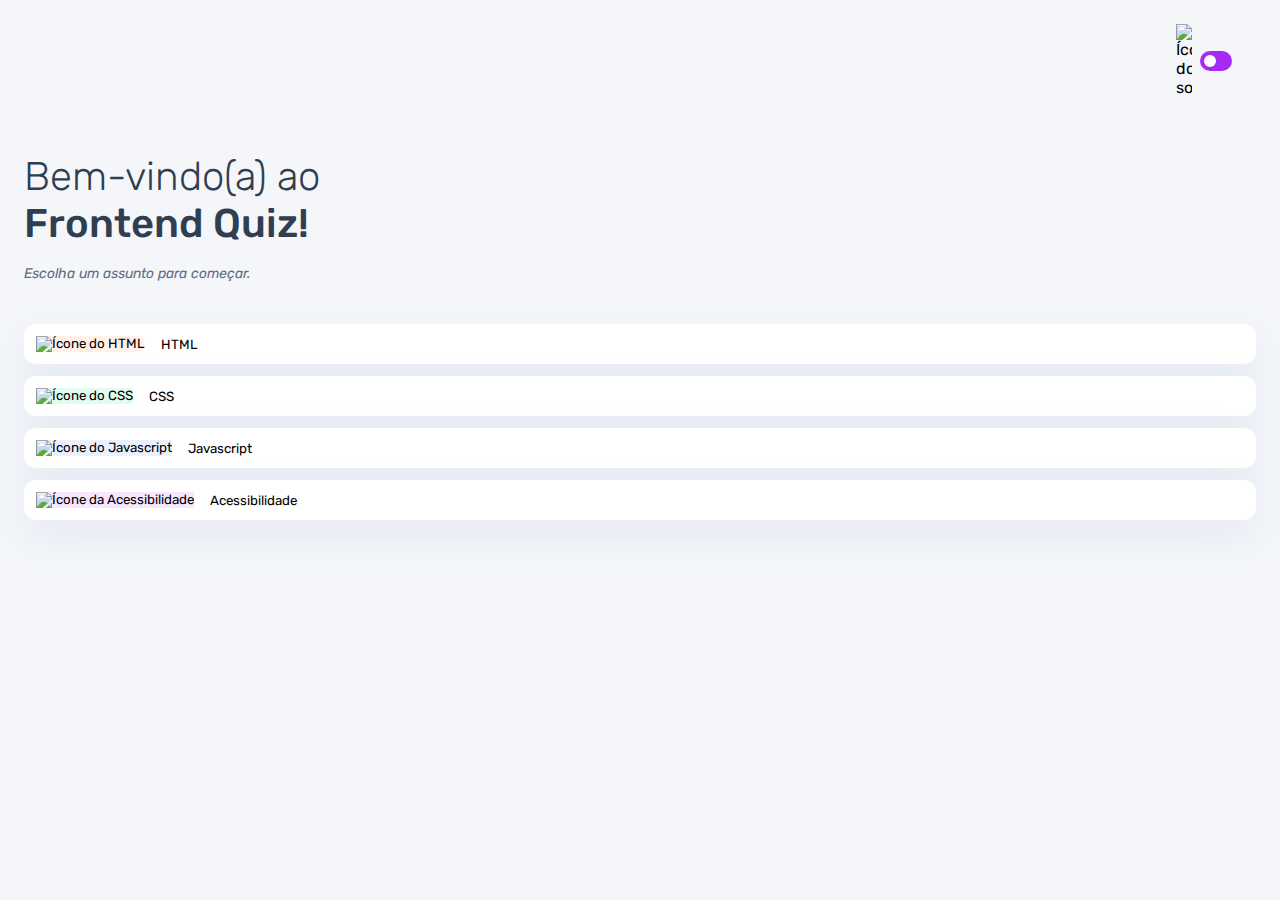
==== index.html @ 4064c9e1 "Primeira parte da estilizaçao dos botoes de assuntos" ====
<!DOCTYPE html>
<html lang="pt-BR">
<head>
    <meta charset="UTF-8">
    <meta name="viewport" content="width=device-width, initial-scale=1.0">
    <link rel="stylesheet" href="style.css">
    <link rel="preconnect" href="https://fonts.googleapis.com">
    <link rel="preconnect" href="https://fonts.gstatic.com" crossorigin>
    <link href="https://fonts.googleapis.com/css2?family=Rubik:ital,wght@0,300..900;1,300..900&display=swap" rel="stylesheet">
    <title>Quiz App</title>
</head>
<body>
    <header>
        <div class="tema">
            <img src="./assets/images/icon-sun-dark.svg" alt="Ícone do sol">
        
            <button>
                <div></div>
            </button>

            <img src="./assets/images/icon-moon-dark.svg" alt="">
        </div>
    </header>

    <main>
        <section class="boas_vindas">
            <h1>
                Bem-vindo(a) ao <br>
                <strong>Frontend Quiz!</strong>
            </h1>

            <p>Escolha um assunto para começar.</p>
        </section>

        <section class="assuntos">
            <button class="botao-html">
                <div>
                    <img src="./assets/images/icon-html.svg" alt="Ícone do HTML">
                </div>
                HTML
            </button>

            <button class="botao-css">
                <div>
                    <img src="./assets/images/icon-css.svg" alt="Ícone do CSS">
                </div>
                CSS
            </button>

            <button class="botao-js">
                <div>
                    <img src="./assets/images/icon-js.svg" alt="Ícone do Javascript">
                </div>
                Javascript
            </button>

            <button class="botao-acessibilidade">
                <div>
                    <img src="./assets/images/icon-accessibility.svg" alt="Ícone da Acessibilidade">
                </div>
                Acessibilidade
            </button>
        </section>
    </main>
</body>
</html>
---- style.css ----
* {
    margin: 0;
    padding: 0;
    box-sizing: border-box;
    font-family: "Rubik", sans-serif;
    -webkit-font-smoothing: antialiased;
}

:root {
    --bg-color: #F4F6FA;
    --purple: #A729F5;
    --white: #FFF;
    --primary-text-color: #313E51;
    --secondary-text-color: #626C7F;
    --shadow: 0px 16px 40px 0px rgba(143, 160, 193, 0.14);
    --bg-html: #FFF1E9;
    --bg-css: #E0FDEF;
    --bg-js: #EBF0FF;
    --bg-acessibilidade: #F6E7FF;
    --button-bg: #FFF;
    --bg-mobile: url(./assets/images/pattern-background-mobile-light.svg);
}

body {
    height: 100svg;
    background: var(--bg-mobile) var(--bg-color);
    background-repeat: no-repeat;
    background-size: cover;
}

header {
    padding: 16px 24px;
    display: flex;
    justify-content: flex-end;
}

.tema {
    display: flex;
    padding: 8px 0;
    align-items: center;
    gap: 8px;
}

.tema img {
    width: 16px;
}

.tema button {
    height: 20px;
    width: 32px;
    background-color: var(--purple);
    border: none;
    border-radius: 999px;
    padding: 4px;
}

.tema button div {
    background: var(--white);
    width: 12px;
    height: 12px;
    border-radius: 999px;
}

main {
    padding: 32px 24px;
}

.boas_vindas {
    margin-bottom: 40px;
}

.boas_vindas h1 {
    font-size: 40px;
    font-weight: 300;
    color: var(--primary-text-color);
    margin-bottom: 16px;
}

.boas_vindas h1 strong {
    font-weight: 500;
}

.boas_vindas p {
    color: var(--secondary-text-color);
    font-size: 14px;
    line-height: 150%;
    font-style: italic;
}

.assuntos {
    display: flex;
    flex-direction: column;
    gap: 12px;
}

.assuntos button {
    display: flex;
    align-items: center;
    border: none;
    background-color: var(--button-bg);
    gap: 16px;
    padding: 12px;
    border-radius: 12px;
    box-shadow: var(--shadow);
}

.botao-html div {
    background-color: var(--bg-html);
    border-radius: 8px;
}

.botao-css div {
    background-color: var(--bg-css);
}

.botao-js div {
    background-color: var(--bg-js);
}

.botao-acessibilidade div {
    background-color: var(--bg-acessibilidade);
}
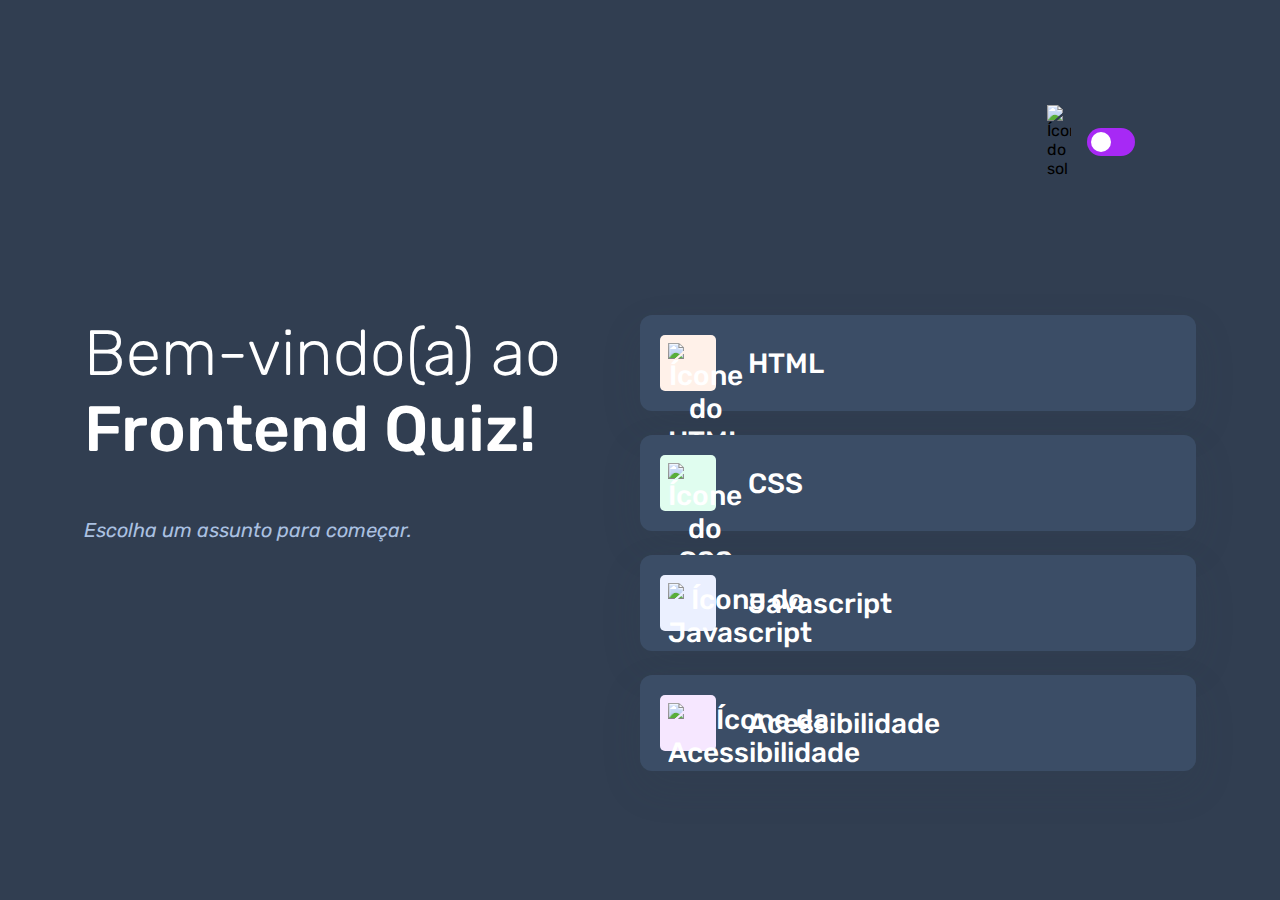
==== commit ba3431bf: "Adptaçao das cores para o tema escuro" ====
--- a/index.html
+++ b/index.html
@@ -9,7 +9,7 @@
     <link href="https://fonts.googleapis.com/css2?family=Rubik:ital,wght@0,300..900;1,300..900&display=swap" rel="stylesheet">
     <title>Quiz App</title>
 </head>
-<body>
+<body class="escuro">
     <header>
         <div class="tema">
             <img src="./assets/images/icon-sun-dark.svg" alt="Ícone do sol">
--- a/style.css
+++ b/style.css
@@ -19,6 +19,18 @@
     --bg-acessibilidade: #F6E7FF;
     --button-bg: #FFF;
     --bg-mobile: url(./assets/images/pattern-background-mobile-light.svg);
+    --bg-desktop: url(./assets/images/pattern-background-desktop-light.svg);
+}
+
+body.escuro {
+    --bg-color: #313e51;
+    --bg-mobile: url(./assets/images/pattern-background-mobile-dark.svg);
+    --bg-desktop: url(./assets/images/pattern-background-desktop-dark.svg);
+
+    --primary-text-color: #fff;
+    --secondary-text-color: #ABC1E1;
+    --button-bg: #3B4D66;
+    --shadow: 0px 16px 40px 0px rgba(49, 62, 81, 0.14);
 }
 
 body {
@@ -102,11 +114,24 @@
     padding: 12px;
     border-radius: 12px;
     box-shadow: var(--shadow);
+    font-size: 18px;
+    font-weight: 500;
+    color: var(--primary-text-color);
+}
+
+.assuntos button div {
+    width: 40px;
+    height: 40px;
+    padding: 5px;
+    border-radius: 5px;
+}
+
+.assuntos button img {
+    width: 100%;
 }
 
 .botao-html div {
     background-color: var(--bg-html);
-    border-radius: 8px;
 }
 
 .botao-css div {
@@ -119,4 +144,69 @@
 
 .botao-acessibilidade div {
     background-color: var(--bg-acessibilidade);
+}
+
+@media(min-width: 1100px) {
+    body {
+        background: var(--bg-desktop) var(--bg-color);
+        background-size: cover;
+        background-repeat: no-repeat;
+    }
+
+    header {
+        margin: 81px;
+    }
+
+    .tema {
+        gap: 16px;
+    }
+
+    .tema img {
+        width: 24px;
+    }
+
+    .tema button {
+        width: 48px;
+        height: 28px;
+    }
+
+    .tema button div {
+        width: 20px;
+        height: 20px;
+    }
+
+    main {
+        display: flex;
+        max-width: 1160px;
+        margin-inline: auto;
+    }
+
+    section {
+        width: 100%;
+    }
+
+    .boas_vindas h1 {
+        font-size: 64px;
+        margin-bottom: 48px;
+    }
+
+    .boas_vindas p {
+        font-size: 20px;
+    }
+
+    .assuntos {
+        gap: 24px;
+    }
+
+    .assuntos button {
+        font-size: 28px;
+        padding: 20px;
+        gap: 32px;
+    }
+
+    .assuntos button div {
+        width: 56px;
+        height: 56px;
+        padding: 8px;
+    }
 }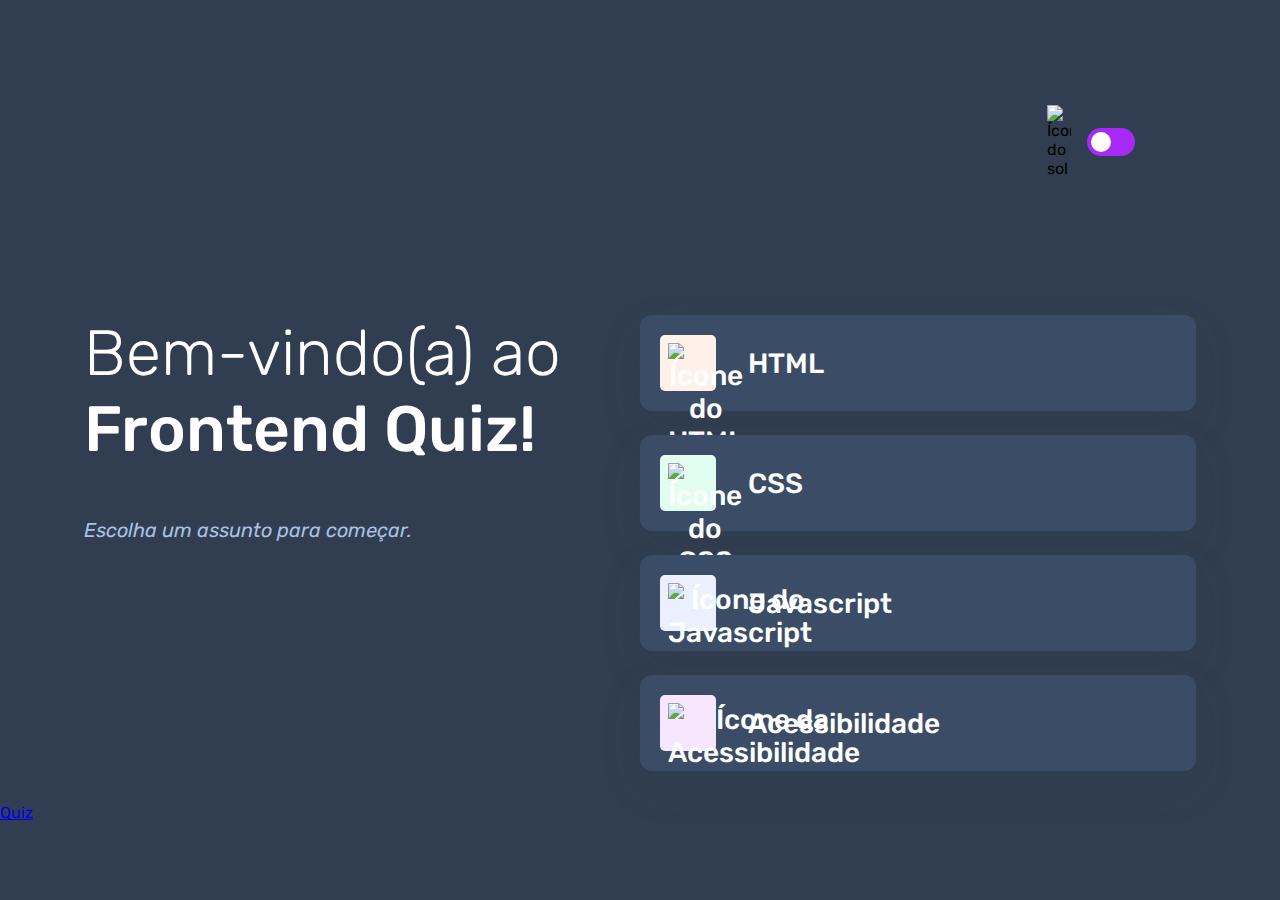
==== commit 5df5ef23: "Criaçao da pagina do Quiz" ====
--- a/index.html
+++ b/index.html
@@ -62,5 +62,7 @@
             </button>
         </section>
     </main>
+
+    <a href="./pages/quiz/quiz.html">Quiz</a>
 </body>
 </html>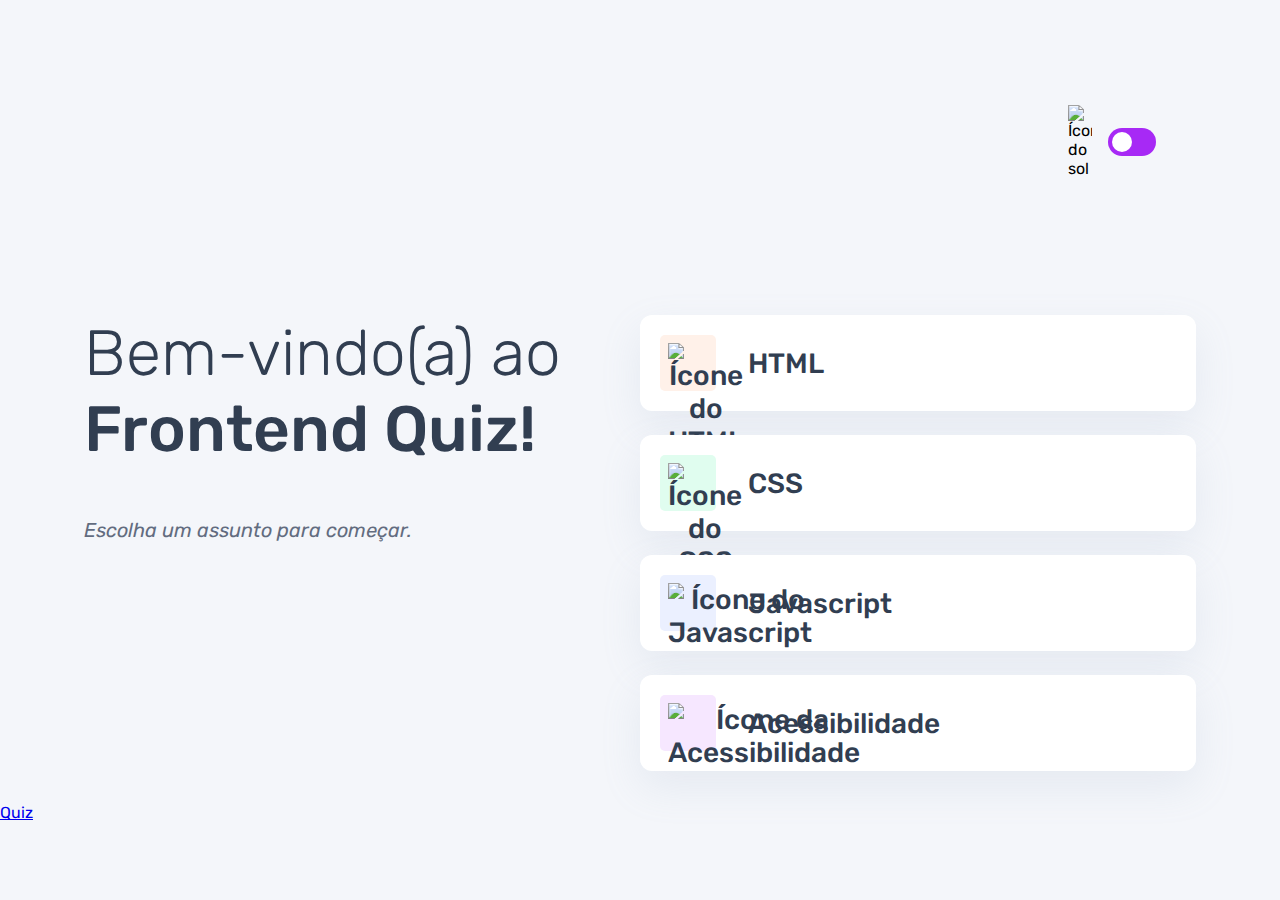
==== commit 552e8a82: "Primeiros ajustes do javascript no tema" ====
--- a/index.html
+++ b/index.html
@@ -7,9 +7,10 @@
     <link rel="preconnect" href="https://fonts.googleapis.com">
     <link rel="preconnect" href="https://fonts.gstatic.com" crossorigin>
     <link href="https://fonts.googleapis.com/css2?family=Rubik:ital,wght@0,300..900;1,300..900&display=swap" rel="stylesheet">
+    <script src="script.js" defer></script>
     <title>Quiz App</title>
 </head>
-<body class="escuro">
+<body>
     <header>
         <div class="tema">
             <img src="./assets/images/icon-sun-dark.svg" alt="Ícone do sol">
--- a/style.css
+++ b/style.css
@@ -44,6 +44,8 @@
     padding: 16px 24px;
     display: flex;
     justify-content: flex-end;
+    max-width: 1160px;
+    margin-inline: auto;
 }
 
 .tema {
@@ -64,6 +66,7 @@
     border: none;
     border-radius: 999px;
     padding: 4px;
+    display: flex;
 }
 
 .tema button div {
@@ -154,7 +157,7 @@
     }
 
     header {
-        margin: 81px;
+        margin-block: 81px;
     }
 
     .tema {
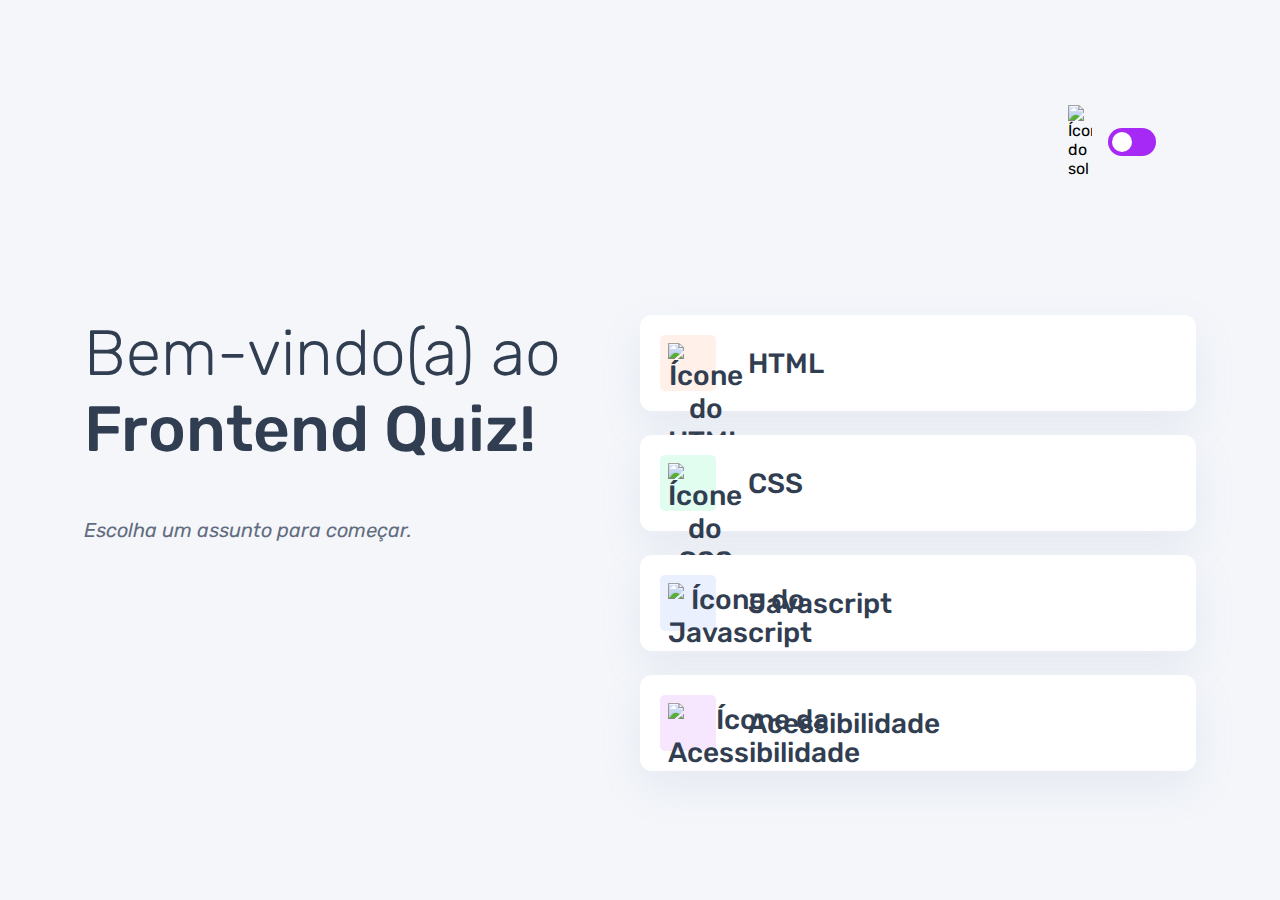
==== commit 7c33ce5c: "Adicionada a funçao para escolher o tema do quiz no indice.html" ====
--- a/index.html
+++ b/index.html
@@ -7,7 +7,7 @@
     <link rel="preconnect" href="https://fonts.googleapis.com">
     <link rel="preconnect" href="https://fonts.gstatic.com" crossorigin>
     <link href="https://fonts.googleapis.com/css2?family=Rubik:ital,wght@0,300..900;1,300..900&display=swap" rel="stylesheet">
-    <script src="script.js" defer></script>
+    <script src="script.js" type="module" defer></script>
     <title>Quiz App</title>
 </head>
 <body>
@@ -63,7 +63,5 @@
             </button>
         </section>
     </main>
-
-    <a href="./pages/quiz/quiz.html">Quiz</a>
 </body>
 </html>--- a/style.css
+++ b/style.css
@@ -67,6 +67,7 @@
     border-radius: 999px;
     padding: 4px;
     display: flex;
+    cursor: pointer;
 }
 
 .tema button div {
@@ -120,6 +121,7 @@
     font-size: 18px;
     font-weight: 500;
     color: var(--primary-text-color);
+    cursor: pointer;
 }
 
 .assuntos button div {
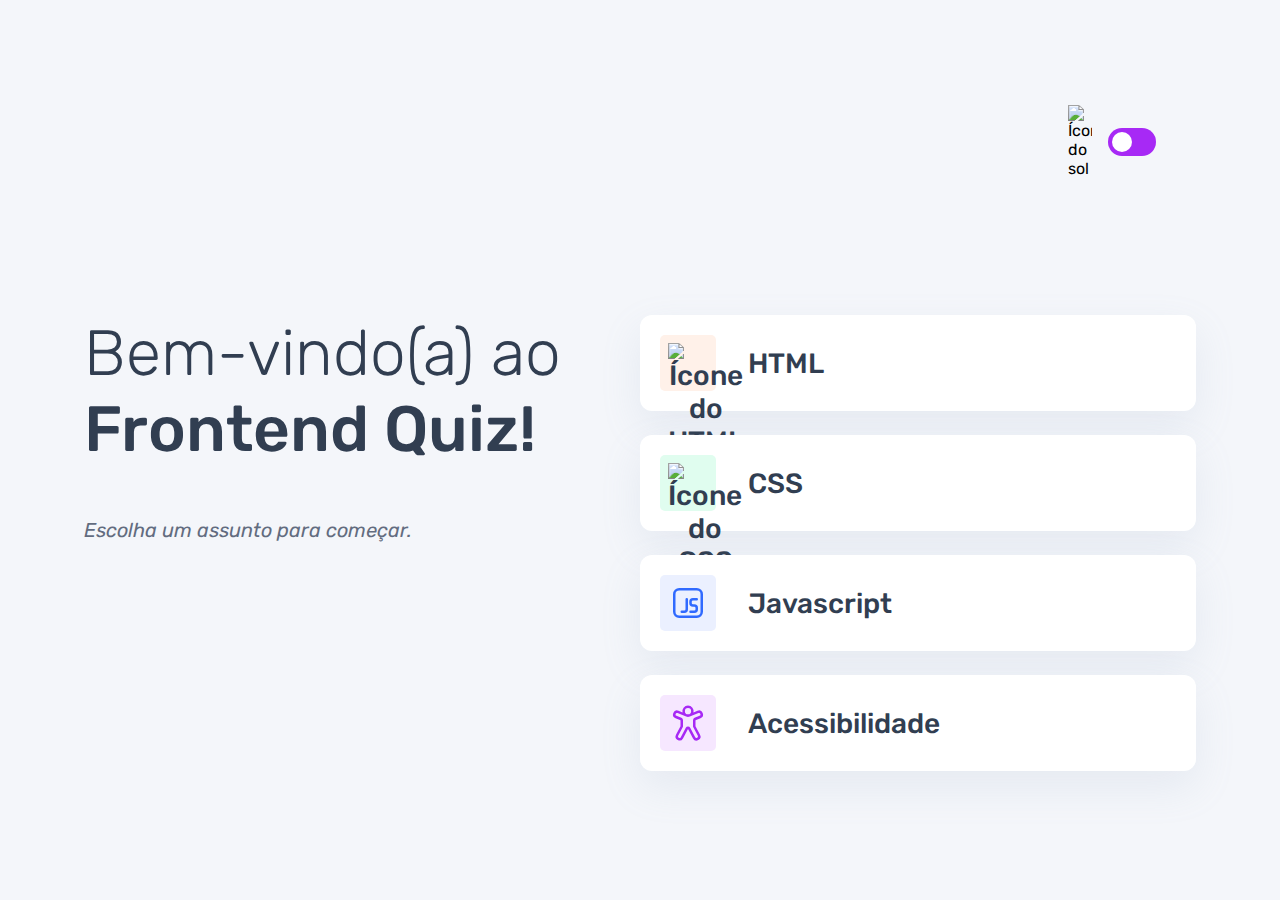
==== commit 83b8ce27: "Alteraçao dinamica do assunto da pagina" ====
--- a/index.html
+++ b/index.html
@@ -50,14 +50,14 @@
 
             <button class="botao-js">
                 <div>
-                    <img src="./assets/images/icon-js.svg" alt="Ícone do Javascript">
+                    <img src="./assets/images/icon-javascript.svg" alt="Ícone do Javascript">
                 </div>
                 Javascript
             </button>
 
             <button class="botao-acessibilidade">
                 <div>
-                    <img src="./assets/images/icon-accessibility.svg" alt="Ícone da Acessibilidade">
+                    <img src="./assets/images/icon-acessibilidade.svg" alt="Ícone da Acessibilidade">
                 </div>
                 Acessibilidade
             </button>
